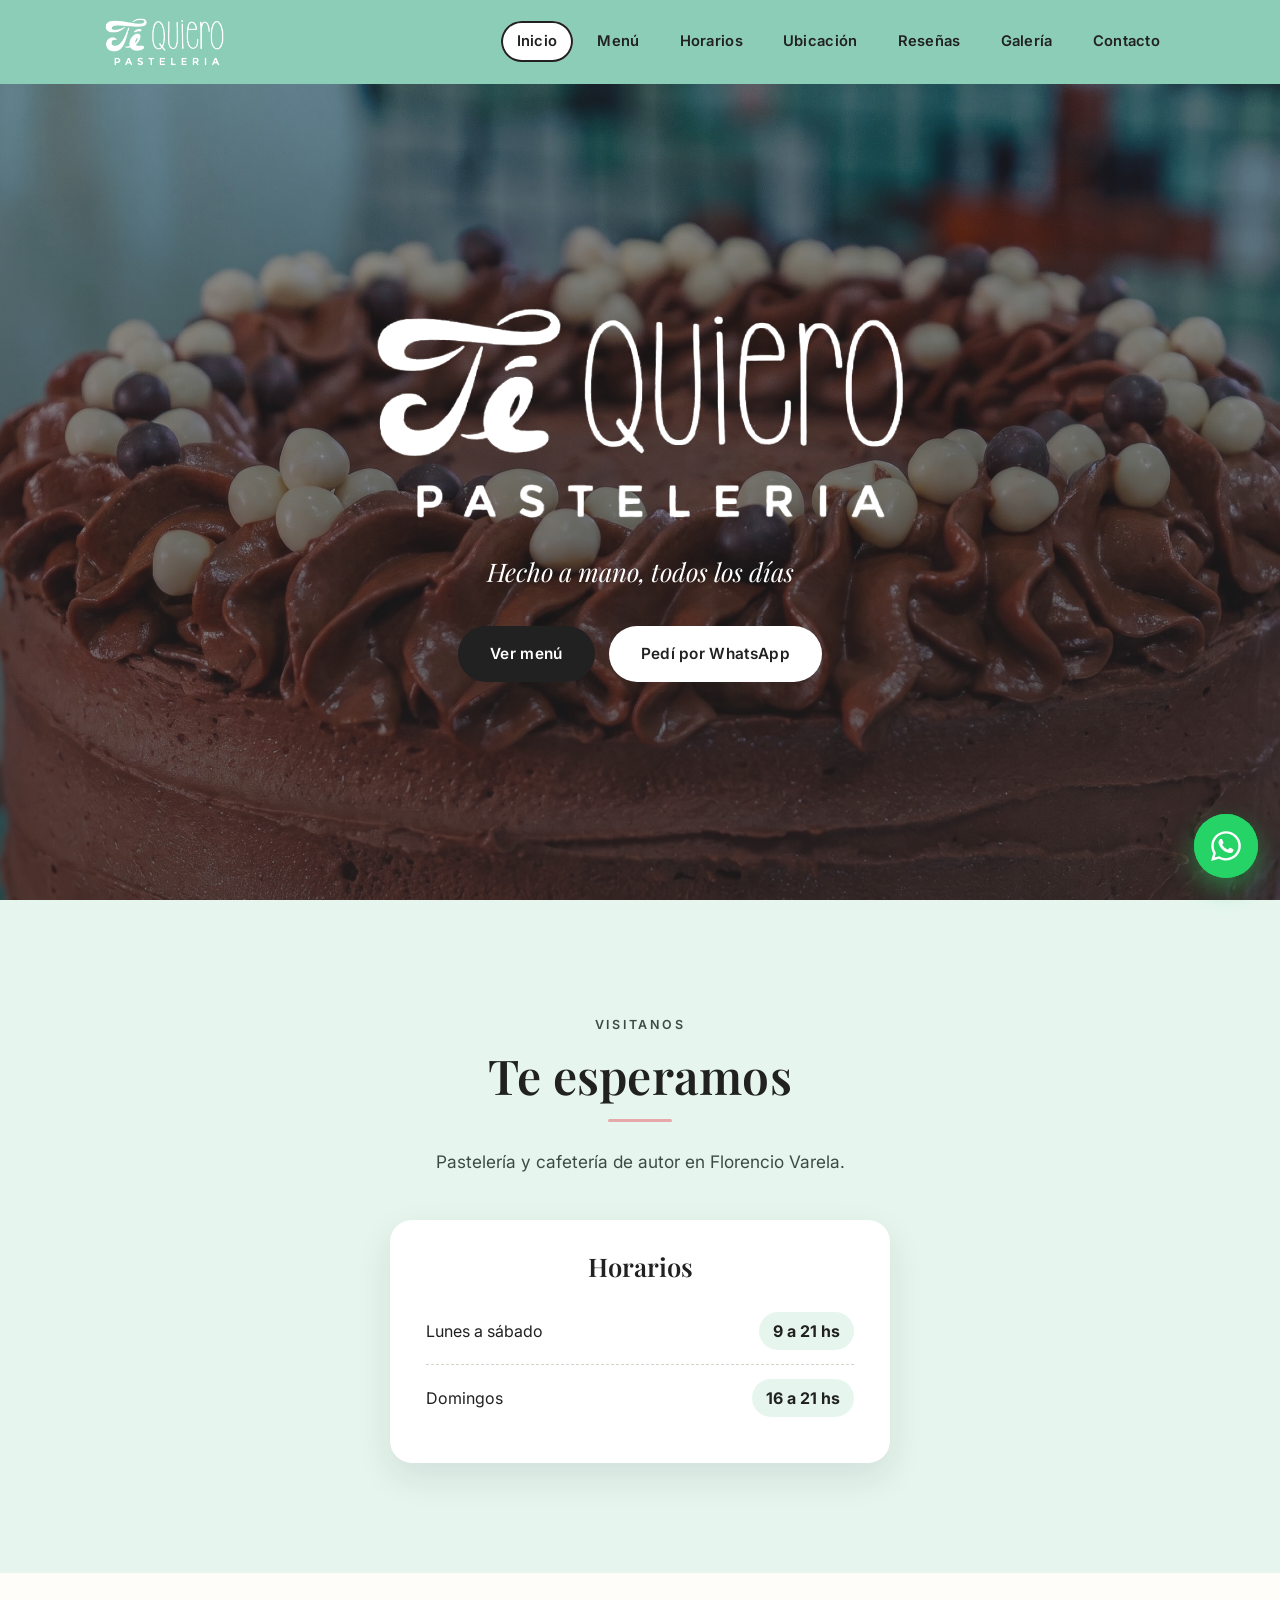
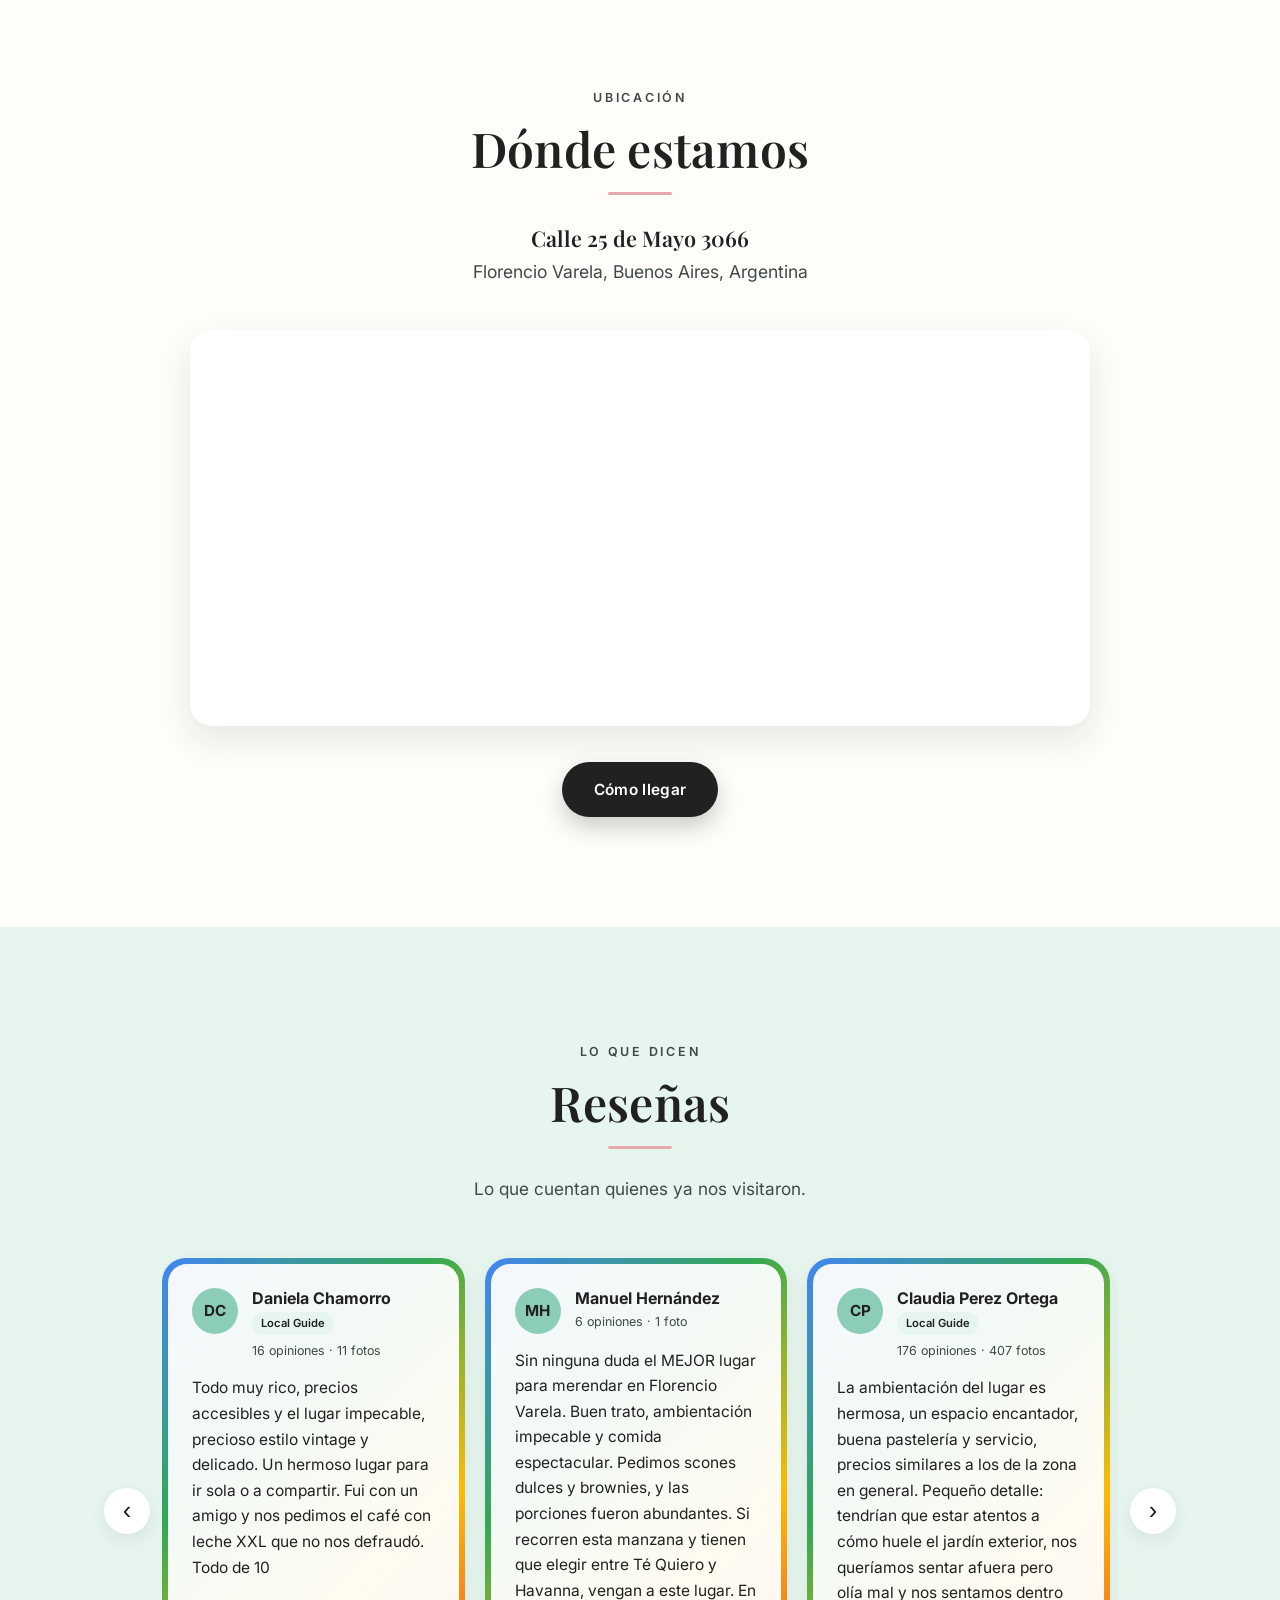
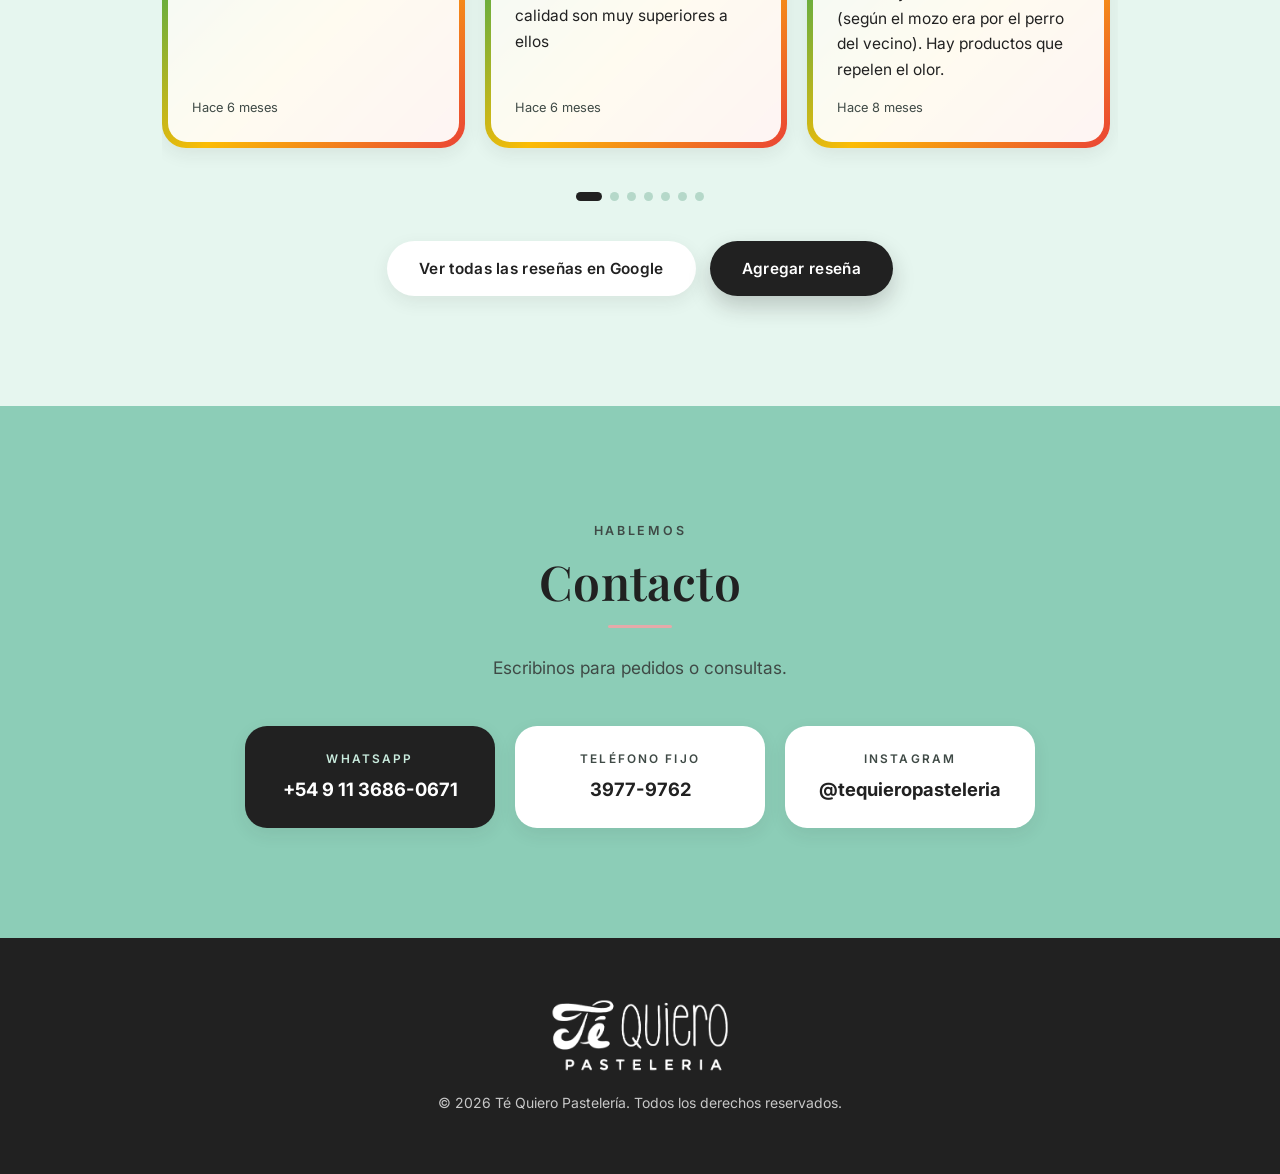
==== index.html @ 459ba296 "Add files via upload" ====
<!DOCTYPE html>
<html lang="es">
<head>
  <meta charset="UTF-8">
  <meta name="viewport" content="width=device-width, initial-scale=1.0">
  <title>Té Quiero Pastelería y Cafetería | Florencio Varela</title>
  <meta name="description" content="Té Quiero, pastelería y cafetería de autor en Calle 25 de Mayo 3066, Florencio Varela. Mirá nuestro menú, horarios, reseñas y cómo llegar.">
  <meta name="theme-color" content="#8CCDB7">

  <!-- Tipografías: Playfair Display (títulos) e Inter (textos y precios) -->
  <link rel="preconnect" href="https://fonts.googleapis.com">
  <link rel="preconnect" href="https://fonts.gstatic.com" crossorigin>
  <link href="https://fonts.googleapis.com/css2?family=Inter:wght@400;500;600;700&family=Playfair+Display:ital,wght@0,500;0,600;1,500&display=swap" rel="stylesheet">

  <!-- Estilos -->
  <link rel="stylesheet" href="css/styles.css">
  <link rel="stylesheet" href="css/resenas.css">
  <link rel="stylesheet" href="css/galeria.css">
</head>
<body>

  <!-- ======================================================
       HEADER
       ====================================================== -->
  <header class="site-header is-visible" id="siteHeader">
    <div class="container site-header__inner">
      <a href="index.html" class="site-header__logo" aria-label="Té Quiero Pastelería, ir al inicio">
        <img src="assets/logo-white.png" alt="Té Quiero Pastelería">
      </a>

      <button class="nav-toggle" id="navToggle" aria-expanded="false" aria-controls="siteNav" aria-label="Abrir menú">
        <span class="nav-toggle__bar"></span>
        <span class="nav-toggle__bar"></span>
        <span class="nav-toggle__bar"></span>
      </button>

      <nav class="site-nav" id="siteNav" aria-label="Principal">
        <ul class="site-nav__list">
          <li><a href="index.html" class="site-nav__link" aria-current="page">Inicio</a></li>
          <li><a href="menu.html" class="site-nav__link">Menú</a></li>
          <li><a href="#info" class="site-nav__link">Horarios</a></li>
          <li><a href="#ubicacion" class="site-nav__link">Ubicación</a></li>
          <li><a href="#resenas" class="site-nav__link">Reseñas</a></li>
          <li><a href="galeria.html" class="site-nav__link">Galería</a></li>
          <li><a href="#contacto" class="site-nav__link">Contacto</a></li>
        </ul>
      </nav>
    </div>
  </header>

  <main>

    <!-- ======================================================
         INICIO
         ====================================================== -->
    <section class="hero hero--torta reveal" id="inicio">
      <div class="container hero__inner">
        <img class="hero__logo" src="assets/logo-white.png" alt="Té Quiero Pastelería">
        <p class="hero__text">Hecho a mano, todos los días</p>
        <div class="hero__actions">
          <a class="btn btn--primary" href="menu.html">Ver menú</a>
          <a class="btn btn--ghost" href="https://wa.me/5491136860671" target="_blank" rel="noopener">
            Pedí por WhatsApp
          </a>
        </div>
      </div>
    </section>

    <!-- ======================================================
         HORARIOS
         ====================================================== -->
    <section class="section section--alt reveal" id="info">
      <div class="container">
        <span class="section__kicker">Visitanos</span>
        <h2 class="section__title">Te esperamos</h2>
        <p class="section__text">
          Pastelería y cafetería de autor en Florencio Varela.
        </p>

        <div class="schedule">
          <h3 class="schedule__title">Horarios</h3>
          <ul class="schedule__list">
            <li><span>Lunes a sábado</span><span>9 a 21 hs</span></li>
            <li><span>Domingos</span><span>16 a 21 hs</span></li>
          </ul>
        </div>
      </div>
    </section>

    <!-- ======================================================
         UBICACIÓN
         ====================================================== -->
    <section class="section reveal" id="ubicacion">
      <div class="container">
        <span class="section__kicker">Ubicación</span>
        <h2 class="section__title">Dónde estamos</h2>
        <p class="section__text direccion-texto">
          <span class="direccion">Calle 25 de Mayo 3066</span><br>
          Florencio Varela, Buenos Aires, Argentina
        </p>

        <div class="map">
          <iframe
            src="https://www.google.com/maps?q=T%C3%A9+Quiero,+Calle+25+de+Mayo+3066,+Florencio+Varela,+Buenos+Aires&amp;z=17&amp;output=embed"
            title="Mapa de Té Quiero Pastelería"
            loading="lazy"
            referrerpolicy="no-referrer-when-downgrade"
            allowfullscreen></iframe>
        </div>

        <a class="btn btn--primary"
           href="https://www.google.com/maps/place/T%C3%A9+Quiero/@-34.8067363,-58.2784819,16z/data=!3m1!5s0x95a329601a4ecad9:0x8eed13e575cde13f!4m16!1m7!3m6!1s0x95a3295f7c7ccfc9:0x5fe5d638825499c7!2sRojo+Bar!8m2!3d-34.8037948!4d-58.280502!16s%2Fg%2F1yfdr06fd!3m7!1s0x95a329601c0f245d:0x686f7a192fe13fee!8m2!3d-34.8077869!4d-58.2797511!9m1!1b1!16s%2Fg%2F11b88ljzsv?entry=ttu&amp;g_ep=EgoyMDI2MTAyMC4wIKXMDSoASAFQAw%3D%3D"
           target="_blank" rel="noopener">
          Cómo llegar
        </a>
      </div>
    </section>

    <!-- ======================================================
         RESEÑAS (carrusel, datos en data/resenas.json)
         ====================================================== -->
    <section class="section section--alt reveal" id="resenas">
      <div class="container">
        <span class="section__kicker">Lo que dicen</span>
        <h2 class="section__title">Reseñas</h2>
        <p class="section__text">
          Lo que cuentan quienes ya nos visitaron.
        </p>

        <p id="resenasEstado" class="resenas__estado">Cargando reseñas…</p>

        <div class="carrusel" id="carrusel" role="region" aria-label="Reseñas de clientes">
          <button class="carrusel__btn carrusel__btn--prev" id="carruselPrev" type="button" aria-label="Reseña anterior" hidden>&#8249;</button>
          <div class="carrusel__pista" id="resenasGrid" tabindex="0" aria-live="off"></div>
          <button class="carrusel__btn carrusel__btn--next" id="carruselNext" type="button" aria-label="Reseña siguiente" hidden>&#8250;</button>
        </div>
        <div class="carrusel__puntos" id="carruselPuntos" hidden></div>

        <div class="resenas__cta">
          <a class="btn btn--ghost" href="https://www.google.com/maps/place/T%C3%A9+Quiero/@-34.8067363,-58.2784819,16z/data=!3m1!5s0x95a329601a4ecad9:0x8eed13e575cde13f!4m16!1m7!3m6!1s0x95a3295f7c7ccfc9:0x5fe5d638825499c7!2sRojo+Bar!8m2!3d-34.8037948!4d-58.280502!16s%2Fg%2F1yfdr06fd!3m7!1s0x95a329601c0f245d:0x686f7a192fe13fee!8m2!3d-34.8077869!4d-58.2797511!9m1!1b1!16s%2Fg%2F11b88ljzsv?entry=ttu&amp;g_ep=EgoyMDI2MTAyMC4wIKXMDSoASAFQAw%3D%3D" target="_blank" rel="noopener">
            Ver todas las reseñas en Google
          </a>
          <a class="btn btn--primary" href="https://www.google.com/maps/place/T%C3%A9+Quiero/@-34.8067363,-58.2784819,16z/data=!3m1!5s0x95a329601a4ecad9:0x8eed13e575cde13f!4m16!1m7!3m6!1s0x95a3295f7c7ccfc9:0x5fe5d638825499c7!2sRojo+Bar!8m2!3d-34.8037948!4d-58.280502!16s%2Fg%2F1yfdr06fd!3m7!1s0x95a329601c0f245d:0x686f7a192fe13fee!8m2!3d-34.8077869!4d-58.2797511!9m1!1b1!16s%2Fg%2F11b88ljzsv?entry=ttu&amp;g_ep=EgoyMDI2MTAyMC4wIKXMDSoASAFQAw%3D%3D" target="_blank" rel="noopener">
            Agregar reseña
          </a>
        </div>
      </div>
    </section>

    <!-- ======================================================
         CONTACTO
         ====================================================== -->
    <section class="section section--mint reveal" id="contacto">
      <div class="container">
        <span class="section__kicker">Hablemos</span>
        <h2 class="section__title">Contacto</h2>
        <p class="section__text">
          Escribinos para pedidos o consultas.
        </p>
        <div class="contact">
          <a class="contact__item contact__item--wsp" href="https://wa.me/5491136860671" target="_blank" rel="noopener">
            <span class="contact__label">WhatsApp</span>
            <span class="contact__value">+54 9 11 3686-0671</span>
          </a>
          <a class="contact__item" href="tel:+541139779762">
            <span class="contact__label">Teléfono fijo</span>
            <span class="contact__value">3977-9762</span>
          </a>
          <a class="contact__item" href="https://www.instagram.com/tequieropasteleria?igsh=MWNyOG1oaXk3Mml3Zw%3D%3D" target="_blank" rel="noopener">
            <span class="contact__label">Instagram</span>
            <span class="contact__value">@tequieropasteleria</span>
          </a>
        </div>
      </div>
    </section>

  </main>

  <!-- ======================================================
       FOOTER
       ====================================================== -->
  <footer class="site-footer">
    <div class="container site-footer__inner">
      <img class="site-footer__logo" src="assets/logo-white.png" alt="Té Quiero Pastelería">
      <p class="site-footer__text">&copy; <span id="year"></span> Té Quiero Pastelería. Todos los derechos reservados.</p>
    </div>
  </footer>

  <!-- Botón flotante de WhatsApp -->
  <a class="wsp-flotante" href="https://wa.me/5491136860671" target="_blank" rel="noopener" aria-label="Escribinos por WhatsApp">
    <svg viewBox="0 0 448 512" aria-hidden="true"><path d="M380.9 97.1C339 55.1 283.2 32 223.9 32c-122.4 0-222 99.6-222 222 0 39.1 10.2 77.3 29.6 111L0 480l117.7-30.9c32.4 17.7 68.9 27 106.1 27h.1c122.3 0 224.1-99.6 224.1-222 0-59.3-25.2-115-67.1-157zm-157 341.6c-33.2 0-65.7-8.9-94-25.7l-6.7-4-69.8 18.3L72 359.2l-4.4-7c-18.5-29.4-28.2-63.3-28.2-98.2 0-101.7 82.8-184.5 184.6-184.5 49.3 0 95.6 19.2 130.4 54.1 34.8 34.9 56.2 81.2 56.1 130.5 0 101.8-84.9 184.6-186.6 184.6zm101.2-138.2c-5.5-2.8-32.8-16.2-37.9-18-5.1-1.9-8.8-2.8-12.5 2.8-3.7 5.6-14.3 18-17.6 21.8-3.2 3.7-6.5 4.2-12 1.4-32.6-16.3-54-29.1-75.5-66-5.7-9.8 5.7-9.1 16.3-30.3 1.8-3.7.9-6.9-.5-9.7-1.4-2.8-12.5-30.1-17.1-41.2-4.5-10.8-9.1-9.3-12.5-9.5-3.2-.2-6.9-.2-10.6-.2-3.7 0-9.7 1.4-14.8 6.9-5.1 5.6-19.4 19-19.4 46.3 0 27.3 19.9 53.7 22.6 57.4 2.8 3.7 39.1 59.7 94.8 83.8 35.2 15.2 49 16.5 66.6 13.9 10.7-1.6 32.8-13.4 37.4-26.4 4.6-13 4.6-24.1 3.2-26.4-1.3-2.5-5-3.9-10.5-6.6z"/></svg>
    <span class="wsp-flotante__burbuja">¿Pedidos? Escribinos</span>
  </a>

  <!-- Header, revelado, menú móvil y año -->
  <script src="js/main.js"></script>
  <!-- Reseñas: carga y envío desde el backend -->
  <script src="js/resenas.js"></script>
</body>
</html>
---- css/styles.css ----
/* =========================================================
   Té Quiero Pastelería - Estilos generales
   Color principal: verde menta #8CCDB7
   Tipografías: Playfair Display (títulos) + Inter (textos y precios)
   ========================================================= */

/* ---------- Variables ---------- */
:root {
  --mint: #8CCDB7;
  --mint-claro: #C9EBDD;
  --mint-suave: #E6F6EF;
  --mint-oscuro: #5FA98E;
  --cream: #FFFDF9;
  --rosa: #E5A9A9;
  --rosa-suave: #F7DADA;
  --texto: #212121;
  --texto-suave: #3F4A46;
  --blanco: #FFFFFF;
  --whatsapp: #25D366;
  --whatsapp-oscuro: #1DA851;

  --font-titulo: "Playfair Display", Georgia, serif;
  --font-texto: "Inter", system-ui, -apple-system, "Segoe UI", Roboto, sans-serif;

  --radius: 22px;
  --container: 1120px;
  --header-h: 84px;
  --sombra: 0 14px 34px rgba(33, 33, 33, 0.10);
  --sombra-suave: 0 6px 18px rgba(33, 33, 33, 0.08);

  --ease: cubic-bezier(0.22, 0.61, 0.36, 1);
  --ease-rebote: cubic-bezier(0.34, 1.56, 0.64, 1);
}

/* ---------- Base ---------- */
*,
*::before,
*::after {
  box-sizing: border-box;
}

html {
  scroll-behavior: smooth;
  -webkit-text-size-adjust: 100%;
}

body {
  margin: 0;
  font-family: var(--font-texto);
  font-size: 1rem;
  line-height: 1.65;
  color: var(--texto);
  background-color: var(--cream);
  -webkit-font-smoothing: antialiased;
  overflow-x: hidden;
}

img {
  display: block;
  max-width: 100%;
  height: auto;
}

a {
  color: inherit;
}

h1, h2, h3 {
  margin: 0 0 0.5em;
  line-height: 1.15;
  font-family: var(--font-titulo);
  font-weight: 600;
  color: var(--texto);
}

p {
  margin: 0 0 1em;
}

.container {
  width: 100%;
  max-width: var(--container);
  margin: 0 auto;
  padding: 0 24px;
}

/* ---------- Header ---------- */
.site-header {
  position: fixed;
  top: 0;
  left: 0;
  right: 0;
  z-index: 100;
  height: var(--header-h);
  background-color: var(--mint);
  border-bottom: 1px solid transparent;
  opacity: 0;
  transform: translateY(-100%);
  transition: opacity 0.6s var(--ease), transform 0.6s var(--ease), box-shadow 0.3s var(--ease), background-color 0.3s var(--ease);
}

.site-header.is-visible {
  opacity: 1;
  transform: translateY(0);
}

.site-header.is-scrolled {
  box-shadow: 0 8px 24px rgba(33, 33, 33, 0.12);
}

.site-header__inner {
  height: 100%;
  display: flex;
  align-items: center;
  justify-content: space-between;
}

.site-header__logo img {
  height: 50px;
  width: auto;
  transition: transform 0.4s var(--ease-rebote);
}

.site-header__logo:hover img {
  transform: rotate(-3deg) scale(1.05);
}

/* ---------- Navegación ---------- */
.site-nav__list {
  list-style: none;
  margin: 0;
  padding: 0;
  display: flex;
  gap: 8px;
}

.site-nav__link {
  display: inline-block;
  text-decoration: none;
  font-weight: 600;
  font-size: 0.92rem;
  letter-spacing: 0.02em;
  color: var(--texto);
  padding: 8px 16px;
  border-radius: 999px;
  position: relative;
  transition: background-color 0.25s var(--ease), color 0.25s var(--ease);
}

.site-nav__link:hover,
.site-nav__link:focus-visible,
.site-nav__link[aria-current="page"] {
  background-color: var(--blanco);
}

.site-nav__link[aria-current="page"] {
  box-shadow: inset 0 0 0 2px var(--texto);
}

/* Botón hamburguesa (oculto en desktop) */
.nav-toggle {
  display: none;
  background: none;
  border: 0;
  padding: 8px;
  cursor: pointer;
  flex-direction: column;
  gap: 5px;
}

.nav-toggle__bar {
  display: block;
  width: 26px;
  height: 2px;
  border-radius: 2px;
  background: var(--texto);
  transition: transform 0.3s var(--ease), opacity 0.3s var(--ease);
}

.nav-toggle[aria-expanded="true"] .nav-toggle__bar:nth-child(1) {
  transform: translateY(7px) rotate(45deg);
}
.nav-toggle[aria-expanded="true"] .nav-toggle__bar:nth-child(2) {
  opacity: 0;
}
.nav-toggle[aria-expanded="true"] .nav-toggle__bar:nth-child(3) {
  transform: translateY(-7px) rotate(-45deg);
}

/* ---------- Main ---------- */
main {
  padding-top: var(--header-h);
}

/* ---------- Hero ---------- */
.hero {
  position: relative;
  min-height: calc(100vh - var(--header-h));
  display: flex;
  align-items: center;
  justify-content: center;
  text-align: center;
  padding: 80px 0;
  overflow: hidden;
  background-color: var(--mint);
  isolation: isolate;
}

/* Formas decorativas que flotan */
.hero::before,
.hero::after {
  content: "";
  position: absolute;
  z-index: -1;
  border-radius: 50%;
  filter: blur(2px);
  animation: deriva 14s ease-in-out infinite alternate;
}

.hero::before {
  width: min(520px, 90vw);
  height: min(520px, 90vw);
  top: -160px;
  left: -120px;
  background: var(--mint-claro);
  opacity: 0.8;
}

.hero::after {
  width: min(440px, 80vw);
  height: min(440px, 80vw);
  bottom: -140px;
  right: -100px;
  background: var(--rosa-suave);
  opacity: 0.9;
  animation-delay: -6s;
}

.hero__inner {
  display: flex;
  flex-direction: column;
  align-items: center;
  gap: 24px;
}

.hero__logo {
  width: min(540px, 84vw);
  height: auto;
  filter: drop-shadow(0 18px 30px rgba(33, 33, 33, 0.12));
  animation: flotar 6s ease-in-out infinite, aparecer 1.2s var(--ease) both;
}

.hero__text {
  font-family: var(--font-titulo);
  font-style: italic;
  font-size: clamp(1.25rem, 2.6vw, 1.6rem);
  color: var(--texto);
  max-width: 560px;
  margin: 0;
  animation: aparecer 1.2s 0.3s var(--ease) both;
}

.hero__actions {
  display: flex;
  flex-wrap: wrap;
  justify-content: center;
  gap: 14px;
  margin-top: 10px;
  animation: aparecer 1.2s 0.5s var(--ease) both;
}

/* ---------- Botones ---------- */
.btn {
  position: relative;
  display: inline-flex;
  align-items: center;
  gap: 8px;
  padding: 15px 32px;
  border-radius: 999px;
  font-family: var(--font-texto);
  font-weight: 600;
  font-size: 0.96rem;
  letter-spacing: 0.02em;
  text-decoration: none;
  overflow: hidden;
  transition: transform 0.25s var(--ease-rebote), background-color 0.25s var(--ease), color 0.25s var(--ease), box-shadow 0.25s var(--ease);
}

.btn:hover,
.btn:focus-visible {
  transform: translateY(-3px);
}

.btn--primary {
  background-color: var(--texto);
  color: var(--blanco);
  box-shadow: 0 10px 22px rgba(33, 33, 33, 0.22);
}

.btn--primary:hover,
.btn--primary:focus-visible {
  box-shadow: 0 14px 28px rgba(33, 33, 33, 0.28);
}

.btn--ghost {
  background-color: var(--blanco);
  color: var(--texto);
  box-shadow: var(--sombra-suave);
}

.btn--ghost:hover,
.btn--ghost:focus-visible {
  background-color: var(--cream);
  box-shadow: var(--sombra);
}

/* Brillo que cruza el botón al pasar el mouse */
.btn::after {
  content: "";
  position: absolute;
  top: 0;
  left: -75%;
  width: 50%;
  height: 100%;
  background: linear-gradient(120deg, transparent, rgba(255, 255, 255, 0.45), transparent);
  transform: skewX(-20deg);
  transition: left 0.6s var(--ease);
}

.btn:hover::after {
  left: 130%;
}

/* ---------- Secciones ---------- */
.section {
  position: relative;
  padding: 110px 0;
  text-align: center;
}

.section--alt {
  background-color: var(--mint-suave);
}

.section--mint {
  background-color: var(--mint);
}

.section__kicker {
  display: inline-block;
  font-size: 0.78rem;
  font-weight: 600;
  letter-spacing: 0.22em;
  text-transform: uppercase;
  color: var(--texto-suave);
  margin-bottom: 12px;
}

.section__title {
  font-size: clamp(2.1rem, 4.4vw, 3rem);
  letter-spacing: 0.005em;
}

.section__title::after {
  content: "";
  display: block;
  width: 64px;
  height: 3px;
  margin: 16px auto 0;
  border-radius: 3px;
  background: var(--rosa);
}

.section__text {
  max-width: 620px;
  margin: 26px auto 44px;
  color: var(--texto-suave);
  font-size: 1.08rem;
}

/* ---------- Horarios ---------- */
.schedule {
  max-width: 500px;
  margin: 0 auto;
  background: var(--blanco);
  border-radius: var(--radius);
  padding: 32px 36px;
  box-shadow: var(--sombra);
  transition: transform 0.4s var(--ease);
}

.schedule:hover {
  transform: translateY(-4px);
}

.schedule__title {
  font-size: 1.6rem;
  margin-bottom: 16px;
}

.schedule__list {
  list-style: none;
  margin: 0;
  padding: 0;
}

.schedule__list li {
  display: flex;
  justify-content: space-between;
  align-items: center;
  gap: 16px;
  padding: 14px 0;
  border-bottom: 1px dashed #d9d4cb;
}

.schedule__list li:last-child {
  border-bottom: none;
}

.schedule__list span:last-child {
  font-weight: 700;
  color: var(--texto);
  background: var(--mint-suave);
  padding: 6px 14px;
  border-radius: 999px;
  white-space: nowrap;
}

/* ---------- Ubicación + mapa ---------- */
.direccion-texto {
  font-size: 1.1rem;
}

.direccion {
  font-family: var(--font-titulo);
  font-size: 1.35rem;
  font-weight: 600;
  color: var(--texto);
}

.map {
  max-width: 900px;
  margin: 0 auto 36px;
  border-radius: var(--radius);
  overflow: hidden;
  box-shadow: var(--sombra);
  border: 8px solid var(--blanco);
  background: var(--blanco);
  transition: transform 0.4s var(--ease), box-shadow 0.4s var(--ease);
}

.map:hover {
  transform: translateY(-4px);
  box-shadow: 0 22px 44px rgba(33, 33, 33, 0.16);
}

.map iframe {
  display: block;
  width: 100%;
  height: 380px;
  border: 0;
}

/* ---------- Contacto ---------- */
.contact {
  display: flex;
  flex-wrap: wrap;
  justify-content: center;
  gap: 20px;
}

.contact__item {
  display: flex;
  flex-direction: column;
  min-width: 250px;
  padding: 24px 32px;
  border-radius: var(--radius);
  background-color: var(--blanco);
  color: var(--texto);
  text-decoration: none;
  box-shadow: var(--sombra-suave);
  transition: transform 0.3s var(--ease-rebote), box-shadow 0.3s var(--ease);
}

.contact__item:hover,
.contact__item:focus-visible {
  transform: translateY(-5px);
  box-shadow: var(--sombra);
}

.contact__item--wsp {
  background-color: var(--texto);
  color: var(--blanco);
}

.contact__label {
  font-size: 0.74rem;
  font-weight: 600;
  letter-spacing: 0.18em;
  text-transform: uppercase;
  color: var(--texto-suave);
}

.contact__item--wsp .contact__label {
  color: var(--mint-claro);
}

.contact__value {
  font-size: 1.15rem;
  font-weight: 700;
  margin-top: 4px;
}

/* ---------- Footer ---------- */
.site-footer {
  padding: 60px 0;
  background-color: var(--texto);
  text-align: center;
}

.site-footer__inner {
  display: flex;
  flex-direction: column;
  align-items: center;
  gap: 18px;
}

.site-footer__logo {
  width: 180px;
  height: auto;
}

.site-footer__text {
  margin: 0;
  font-size: 0.875rem;
  color: rgba(255, 255, 255, 0.75);
}

/* ---------- Botón flotante de WhatsApp ---------- */
.wsp-flotante {
  position: fixed;
  right: 22px;
  bottom: 22px;
  z-index: 900;
  width: 64px;
  height: 64px;
  border-radius: 50%;
  background-color: var(--whatsapp);
  color: var(--blanco);
  display: flex;
  align-items: center;
  justify-content: center;
  box-shadow: 0 10px 26px rgba(37, 211, 102, 0.45);
  transition: transform 0.3s var(--ease-rebote), background-color 0.2s var(--ease);
  animation: aparecer 0.8s 1.2s var(--ease-rebote) both;
}

.wsp-flotante::before {
  content: "";
  position: absolute;
  inset: 0;
  border-radius: 50%;
  background: var(--whatsapp);
  z-index: -1;
  animation: pulso 2.4s ease-out infinite;
}

.wsp-flotante:hover,
.wsp-flotante:focus-visible {
  transform: scale(1.1) rotate(-6deg);
  background-color: var(--whatsapp-oscuro);
}

.wsp-flotante svg {
  width: 34px;
  height: 34px;
  fill: currentColor;
}

/* Burbuja con texto que aparece al lado del botón */
.wsp-flotante__burbuja {
  position: absolute;
  right: 76px;
  bottom: 14px;
  white-space: nowrap;
  background: var(--blanco);
  color: var(--texto);
  font-size: 0.85rem;
  font-weight: 600;
  padding: 10px 16px;
  border-radius: 14px 14px 4px 14px;
  box-shadow: var(--sombra-suave);
  opacity: 0;
  transform: translateX(10px);
  pointer-events: none;
  transition: opacity 0.3s var(--ease), transform 0.3s var(--ease);
}

.wsp-flotante:hover .wsp-flotante__burbuja,
.wsp-flotante:focus-visible .wsp-flotante__burbuja {
  opacity: 1;
  transform: translateX(0);
}

/* ---------- Revelado al scrollear ---------- */
.reveal {
  opacity: 0;
  transform: translateY(36px);
  transition: opacity 0.9s var(--ease), transform 0.9s var(--ease);
}

.reveal.is-visible {
  opacity: 1;
  transform: translateY(0);
}

/* ---------- Animaciones ---------- */
@keyframes flotar {
  0%, 100% { transform: translateY(0); }
  50% { transform: translateY(-12px); }
}

@keyframes aparecer {
  from { opacity: 0; transform: translateY(18px); }
  to { opacity: 1; transform: translateY(0); }
}

@keyframes deriva {
  from { transform: translate(0, 0) scale(1); }
  to { transform: translate(40px, 30px) scale(1.08); }
}

@keyframes pulso {
  0% { transform: scale(1); opacity: 0.55; }
  100% { transform: scale(1.7); opacity: 0; }
}

/* ---------- Responsive ---------- */
@media (max-width: 820px) {
  .nav-toggle {
    display: flex;
  }

  .site-nav {
    position: absolute;
    top: var(--header-h);
    left: 0;
    right: 0;
    background-color: var(--mint);
    box-shadow: 0 16px 30px rgba(33, 33, 33, 0.14);
    max-height: 0;
    overflow: hidden;
    transition: max-height 0.45s var(--ease);
  }

  .site-nav.is-open {
    max-height: 420px;
  }

  .site-nav__list {
    flex-direction: column;
    gap: 0;
    padding: 10px 0 16px;
  }

  .site-nav__link {
    display: block;
    border-radius: 0;
    padding: 16px 28px;
    font-size: 1rem;
  }

  .site-nav__link[aria-current="page"] {
    box-shadow: none;
    background-color: var(--blanco);
  }
}

@media (max-width: 600px) {
  :root {
    --header-h: 74px;
  }

  .site-header__logo img {
    height: 42px;
  }

  .section {
    padding: 80px 0;
  }

  .schedule {
    padding: 24px 22px;
  }

  .map iframe {
    height: 300px;
  }

  .wsp-flotante {
    width: 58px;
    height: 58px;
    right: 16px;
    bottom: 16px;
  }

  .wsp-flotante__burbuja {
    display: none;
  }
}

/* ---------- Movimiento reducido ---------- */
@media (prefers-reduced-motion: reduce) {
  html {
    scroll-behavior: auto;
  }

  *,
  *::before,
  *::after {
    animation: none !important;
    transition-duration: 0.01ms !important;
  }

  .reveal {
    opacity: 1;
    transform: none;
  }
}
---- css/resenas.css ----
/* =========================================================
   Reseñas: carrusel con tarjetas de degradado (colores de Google)
   Usa las variables de css/styles.css
   ========================================================= */

.resenas__estado {
  font-size: 0.95rem;
  color: var(--texto-suave);
  margin: 0 0 28px;
}

.resenas__estado[hidden] {
  display: none;
}

/* ---------- Carrusel ---------- */

.carrusel {
  display: flex;
  align-items: center;
  gap: 12px;
  margin-bottom: 18px;
}

.carrusel[hidden] {
  display: none;
}

.carrusel__btn {
  flex-shrink: 0;
  width: 46px;
  height: 46px;
  border: 0;
  border-radius: 50%;
  background: var(--blanco);
  color: var(--texto);
  font-size: 1.6rem;
  line-height: 1;
  cursor: pointer;
  box-shadow: var(--sombra-suave);
  transition: transform 0.25s var(--ease-rebote), box-shadow 0.25s var(--ease);
}

.carrusel__btn[hidden] {
  display: none;
}

.carrusel__btn:hover,
.carrusel__btn:focus-visible {
  transform: scale(1.08);
  box-shadow: var(--sombra);
}

.carrusel__pista {
  position: relative;
  flex: 1;
  min-width: 0;
  display: flex;
  gap: 20px;
  overflow-x: auto;
  scroll-snap-type: x mandatory;
  scroll-behavior: smooth;
  padding: 10px 4px 26px;
  scrollbar-width: none;
  -webkit-overflow-scrolling: touch;
}

.carrusel__pista::-webkit-scrollbar {
  display: none;
}

.carrusel__pista:focus-visible {
  outline: 3px solid var(--mint-oscuro);
  outline-offset: 4px;
  border-radius: 12px;
}

.carrusel__puntos {
  display: flex;
  justify-content: center;
  gap: 8px;
  margin-bottom: 40px;
}

.carrusel__puntos[hidden] {
  display: none;
}

.carrusel__punto {
  width: 9px;
  height: 9px;
  padding: 0;
  border: 0;
  border-radius: 999px;
  background: #b5d8c9;
  cursor: pointer;
  transition: width 0.3s var(--ease), background-color 0.3s var(--ease);
}

.carrusel__punto[aria-current="true"] {
  width: 26px;
  background: var(--texto);
}

/* ---------- Tarjeta: degradado de Google + panel de lectura ---------- */

.resena {
  flex: 0 0 min(340px, 84%);
  scroll-snap-align: start;
  border-radius: 24px;
  padding: 6px;
  background: linear-gradient(135deg, #4285F4 0%, #34A853 34%, #FBBC05 67%, #EA4335 100%);
  box-shadow: var(--sombra-suave);
  transition: transform 0.35s var(--ease-rebote), box-shadow 0.35s var(--ease);
}

.resena:hover {
  transform: translateY(-5px);
  box-shadow: var(--sombra);
}

.resena__panel {
  height: 100%;
  display: flex;
  flex-direction: column;
  gap: 14px;
  padding: 24px;
  border-radius: 19px;
  background: rgba(255, 255, 255, 0.94);
  text-align: left;
}

.resena__head {
  display: flex;
  align-items: flex-start;
  gap: 14px;
}

.resena__avatar {
  flex-shrink: 0;
  width: 46px;
  height: 46px;
  border-radius: 50%;
  display: grid;
  place-items: center;
  background: var(--mint);
  color: var(--texto);
  font-weight: 700;
  font-size: 0.95rem;
  letter-spacing: 0.02em;
}

.resena__datos {
  min-width: 0;
}

.resena__nombre {
  margin: 0;
  font-weight: 700;
  font-size: 1rem;
  line-height: 1.3;
  color: var(--texto);
  overflow-wrap: anywhere;
}

.resena__meta {
  display: flex;
  flex-wrap: wrap;
  align-items: center;
  gap: 6px 8px;
  margin-top: 4px;
  font-size: 0.78rem;
  color: var(--texto-suave);
}

.resena__badge {
  display: inline-block;
  padding: 2px 9px;
  border-radius: 999px;
  background: var(--mint-suave);
  color: var(--texto);
  font-weight: 600;
  font-size: 0.7rem;
}

.resena__texto {
  margin: 0;
  font-size: 0.97rem;
  line-height: 1.65;
  color: var(--texto);
  white-space: pre-line;
  overflow-wrap: anywhere;
}

.resena__fecha {
  margin: auto 0 0;
  font-size: 0.8rem;
  color: var(--texto-suave);
}

.resenas__cta {
  margin-top: 6px;
}

/* ---------- Responsive ---------- */

/* Pantallas medianas: dos tarjetas visibles */
@media (max-width: 960px) {
  .resena {
    flex-basis: calc((100% - 20px) / 2);
  }
}

/* Escritorio: tres tarjetas visibles */
@media (min-width: 961px) {
  .resena {
    flex-basis: calc((100% - 40px) / 3);
  }
}

@media (max-width: 600px) {
  .carrusel {
    gap: 6px;
  }

  .carrusel__btn {
    width: 38px;
    height: 38px;
    font-size: 1.3rem;
  }

  .resena {
    flex-basis: 88%;
  }

  .resena__panel {
    padding: 20px;
  }
}

@media (prefers-reduced-motion: reduce) {
  .carrusel__pista {
    scroll-behavior: auto;
  }

  .resena,
  .resena:hover {
    transform: none;
  }
}

/* Botones de la sección de reseñas */
.resenas__cta {
  display: flex;
  flex-wrap: wrap;
  justify-content: center;
  gap: 14px;
}
---- css/galeria.css ----
/* =========================================================
   Hero con foto de torta + galería de fotos y videos
   ========================================================= */

/* ---------- Hero con la foto de la torta de fondo ---------- */

.hero.hero--torta {
  background:
    linear-gradient(180deg, rgba(33, 33, 33, 0.35) 0%, rgba(33, 33, 33, 0.62) 100%),
    url("../assets/hero-torta.jpg") center / cover no-repeat;
}

.hero--torta::before,
.hero--torta::after {
  display: none;
}

.hero--torta .hero__text {
  color: #FFFFFF;
  text-shadow: 0 2px 14px rgba(0, 0, 0, 0.35);
}

/* ---------- Galería ---------- */

.galeria {
  display: grid;
  grid-template-columns: repeat(auto-fill, minmax(220px, 1fr));
  gap: 18px;
  text-align: left;
}

.galeria__item {
  position: relative;
  margin: 0;
  aspect-ratio: 4 / 5;
  border-radius: var(--radius);
  overflow: hidden;
  background: var(--mint-suave);
  box-shadow: var(--sombra-suave);
}

.galeria__item img,
.galeria__item video {
  width: 100%;
  height: 100%;
  object-fit: cover;
  display: block;
  transition: transform 0.6s var(--ease);
}

.galeria__item:hover img {
  transform: scale(1.05);
}

.galeria__caption {
  position: absolute;
  left: 0;
  right: 0;
  bottom: 0;
  padding: 26px 16px 14px;
  background: linear-gradient(transparent, rgba(33, 33, 33, 0.72));
  color: #FFFFFF;
  font-weight: 600;
  font-size: 0.92rem;
}

/* Espacio para cargar una foto o video más adelante */
.galeria__vacio {
  position: absolute;
  inset: 0;
  display: flex;
  flex-direction: column;
  align-items: center;
  justify-content: center;
  gap: 6px;
  padding: 18px;
  text-align: center;
  border: 2px dashed #9fcdb9;
  border-radius: var(--radius);
  color: var(--texto-suave);
}

.galeria__vacio-tipo {
  font-size: 0.72rem;
  font-weight: 700;
  letter-spacing: 0.16em;
  text-transform: uppercase;
  color: var(--mint-oscuro);
}

.galeria__vacio-titulo {
  margin: 0;
  font-family: var(--font-titulo);
  font-size: 1.15rem;
  color: var(--texto);
}

.galeria__vacio-ayuda {
  margin: 0;
  font-size: 0.82rem;
}

@media (max-width: 600px) {
  .galeria {
    grid-template-columns: repeat(2, 1fr);
    gap: 12px;
  }

  .galeria__caption {
    font-size: 0.82rem;
  }
}

/* =========================================================
   Página de galería (galeria.html)
   ========================================================= */

.galeria-intro {
  padding: 72px 0 24px;
  text-align: center;
  background: linear-gradient(180deg, var(--mint-suave) 0%, var(--cream) 100%);
}

.galeria-intro__titulo {
  font-size: clamp(2.4rem, 6vw, 3.6rem);
  margin: 6px 0 14px;
}

.galeria-seccion {
  padding-top: 40px;
}

.galeria-seccion .galeria {
  margin-bottom: 48px;
}

.galeria-volver {
  display: flex;
  flex-wrap: wrap;
  justify-content: center;
  gap: 14px;
}

.galeria__item {
  animation: aparecer 0.7s var(--ease) both;
}

.galeria__item:nth-child(2) { animation-delay: 0.06s; }
.galeria__item:nth-child(3) { animation-delay: 0.12s; }
.galeria__item:nth-child(4) { animation-delay: 0.18s; }
.galeria__item:nth-child(5) { animation-delay: 0.24s; }
.galeria__item:nth-child(n+6) { animation-delay: 0.3s; }

.galeria__item.is-abrible {
  cursor: zoom-in;
}

.galeria__item.is-abrible:focus-visible {
  outline: 3px solid var(--mint-oscuro);
  outline-offset: 4px;
}

/* ---------- Vista ampliada ---------- */

.lightbox {
  position: fixed;
  inset: 0;
  z-index: 2000;
  display: flex;
  align-items: center;
  justify-content: center;
  padding: 24px;
  background: rgba(33, 33, 33, 0.9);
  opacity: 0;
  visibility: hidden;
  transition: opacity 0.3s var(--ease), visibility 0.3s;
}

.lightbox.is-open {
  opacity: 1;
  visibility: visible;
}

.lightbox__contenido {
  position: relative;
  width: min(960px, 100%);
  text-align: center;
  transform: scale(0.96);
  transition: transform 0.35s var(--ease);
}

.lightbox.is-open .lightbox__contenido {
  transform: scale(1);
}

.lightbox__medio img,
.lightbox__medio video {
  display: block;
  width: 100%;
  max-height: 80vh;
  object-fit: contain;
  border-radius: 16px;
  background: #000;
}

.lightbox__titulo {
  margin: 14px 0 0;
  color: #FFFFFF;
  font-weight: 600;
}

.lightbox__cerrar {
  position: absolute;
  top: -18px;
  right: -10px;
  width: 44px;
  height: 44px;
  border: 0;
  border-radius: 50%;
  background: #FFFFFF;
  color: var(--texto);
  font-size: 1.6rem;
  line-height: 1;
  cursor: pointer;
  box-shadow: var(--sombra);
  transition: transform 0.25s var(--ease-rebote);
}

.lightbox__cerrar:hover,
.lightbox__cerrar:focus-visible {
  transform: rotate(90deg);
}

@media (max-width: 600px) {
  .lightbox__cerrar {
    top: -14px;
    right: 0;
  }
}
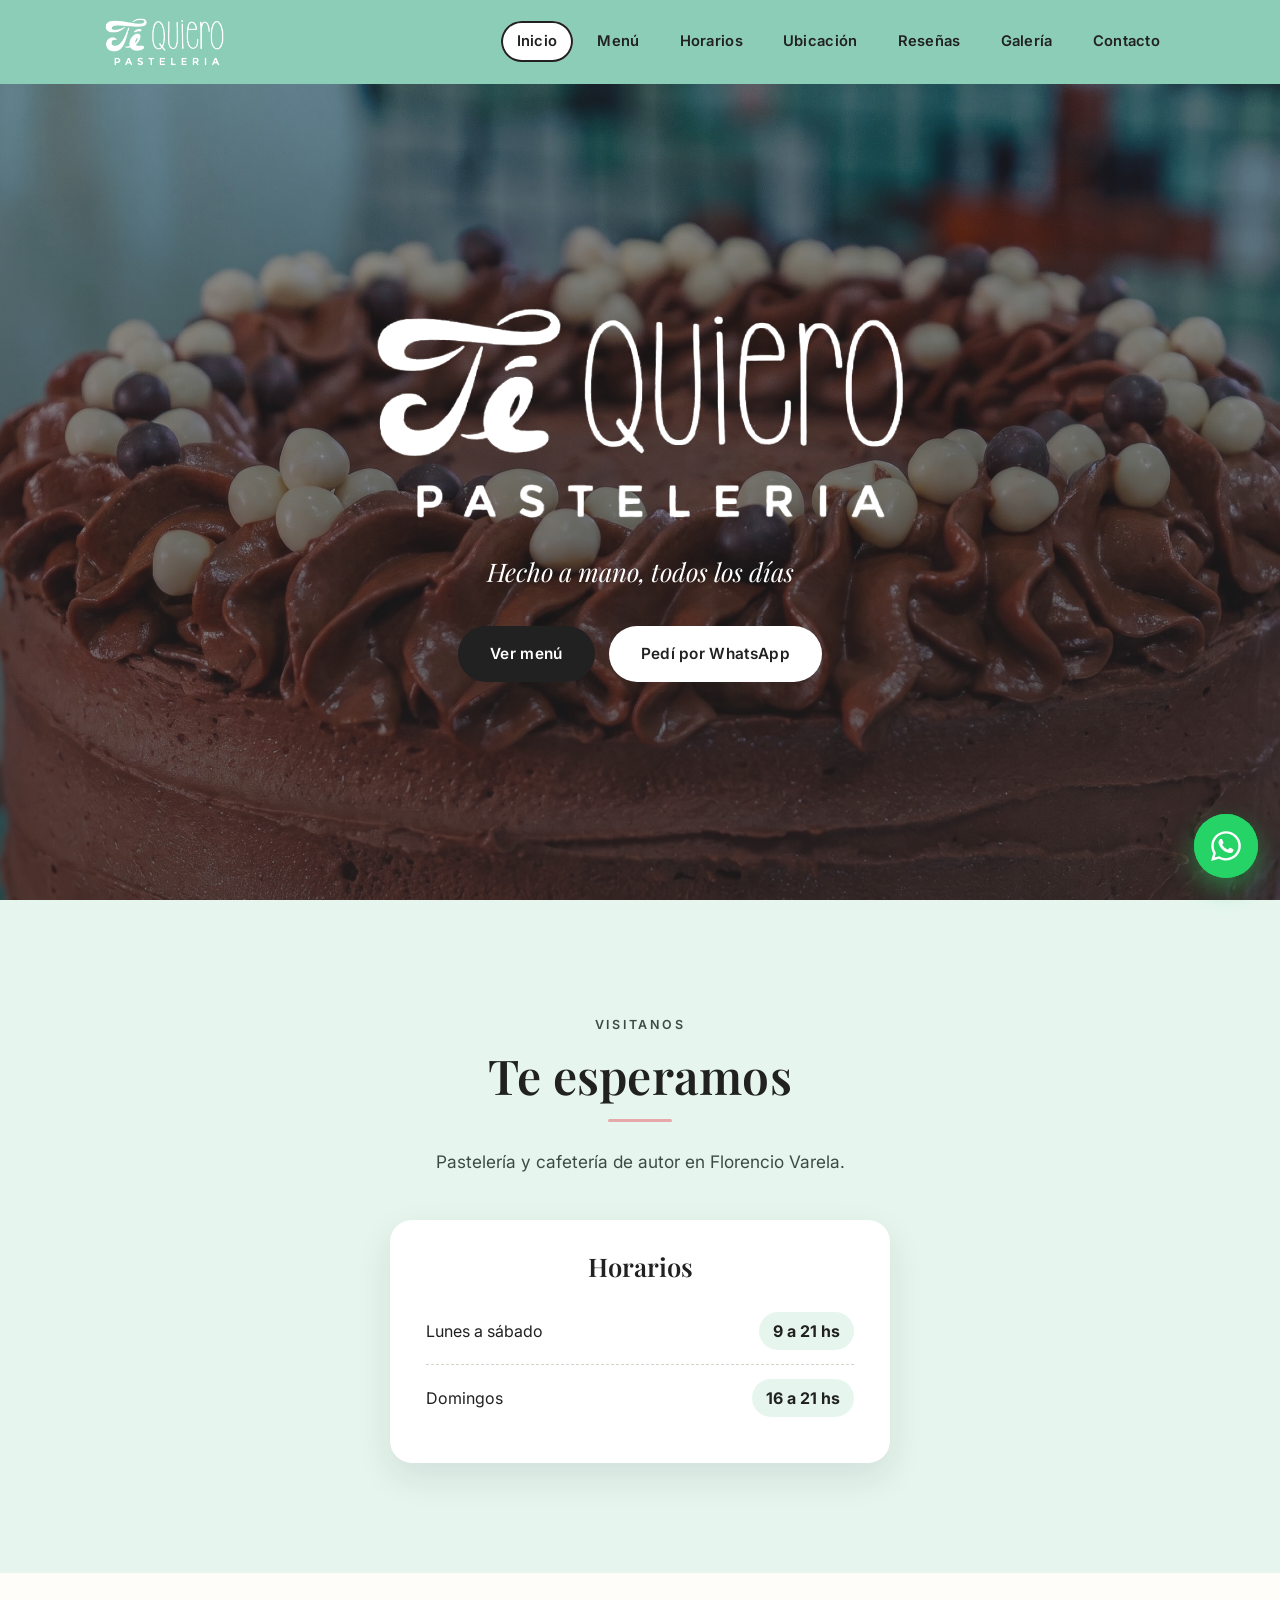
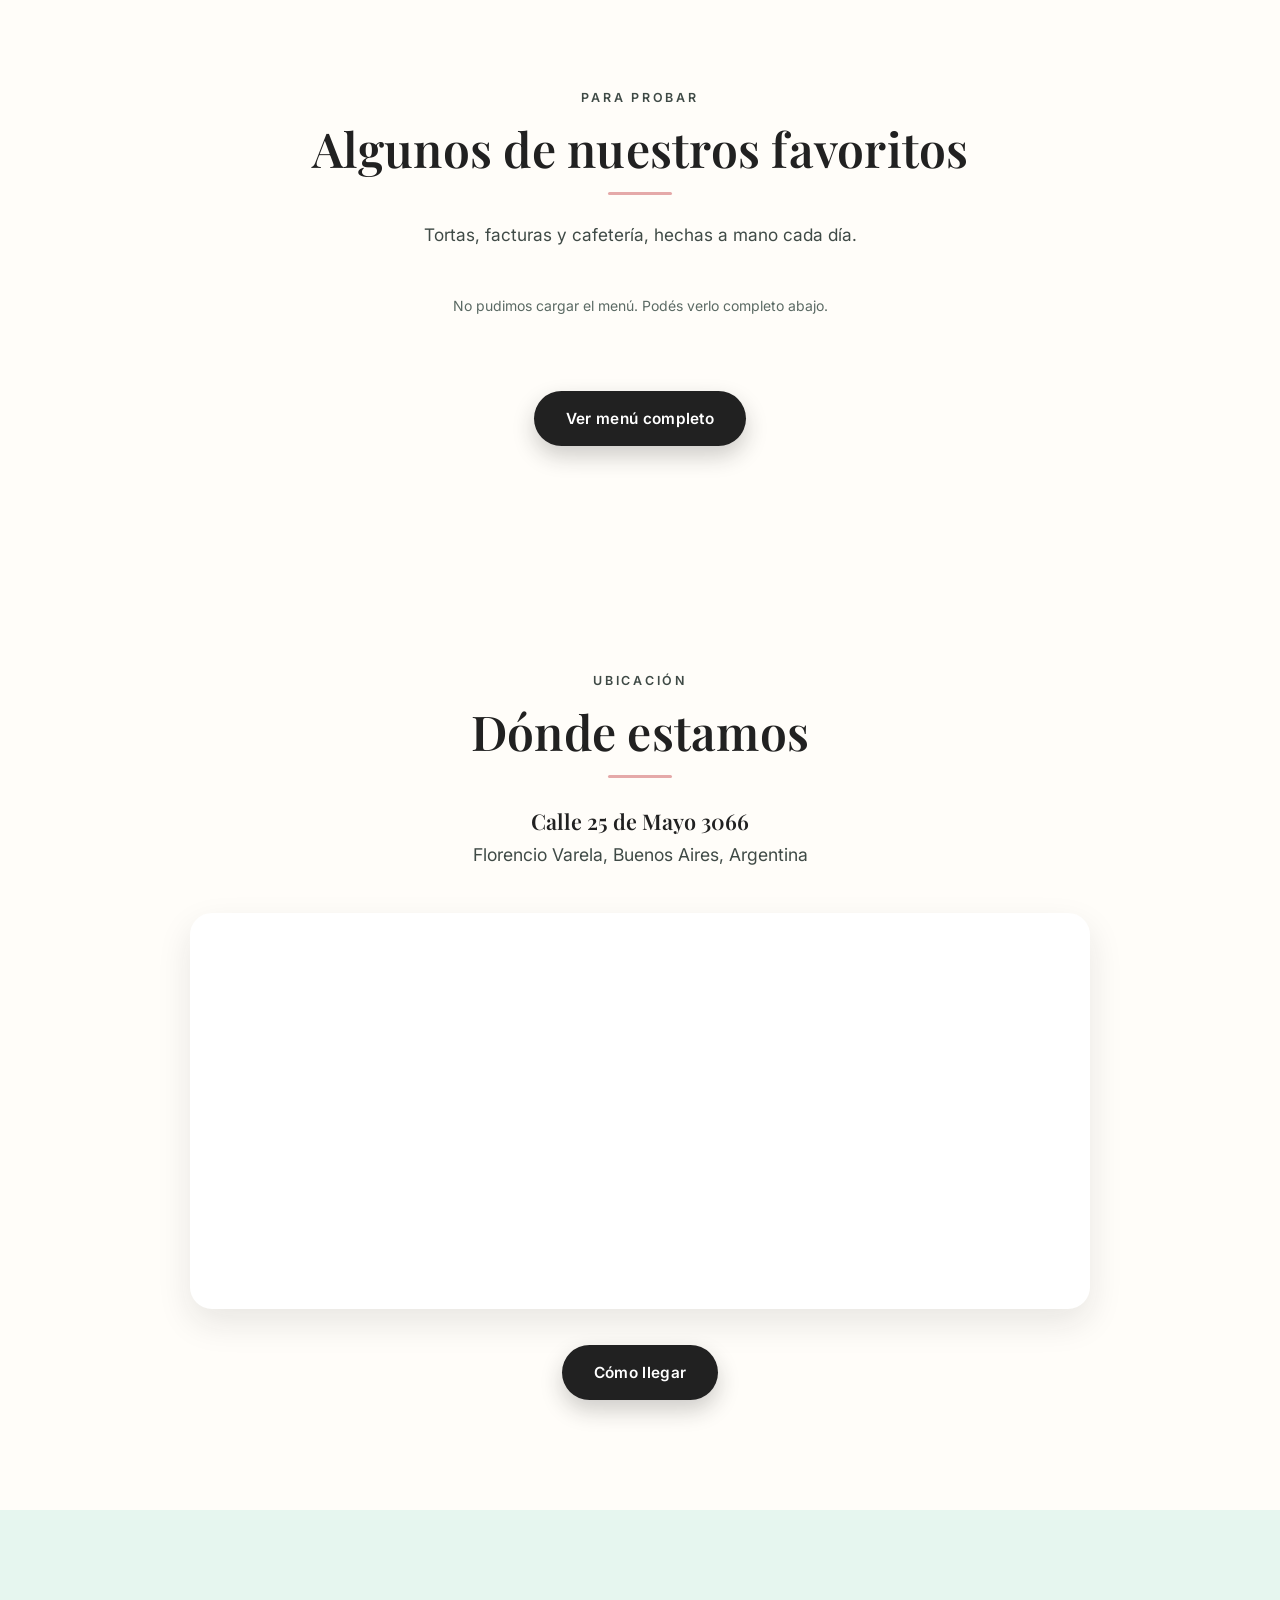
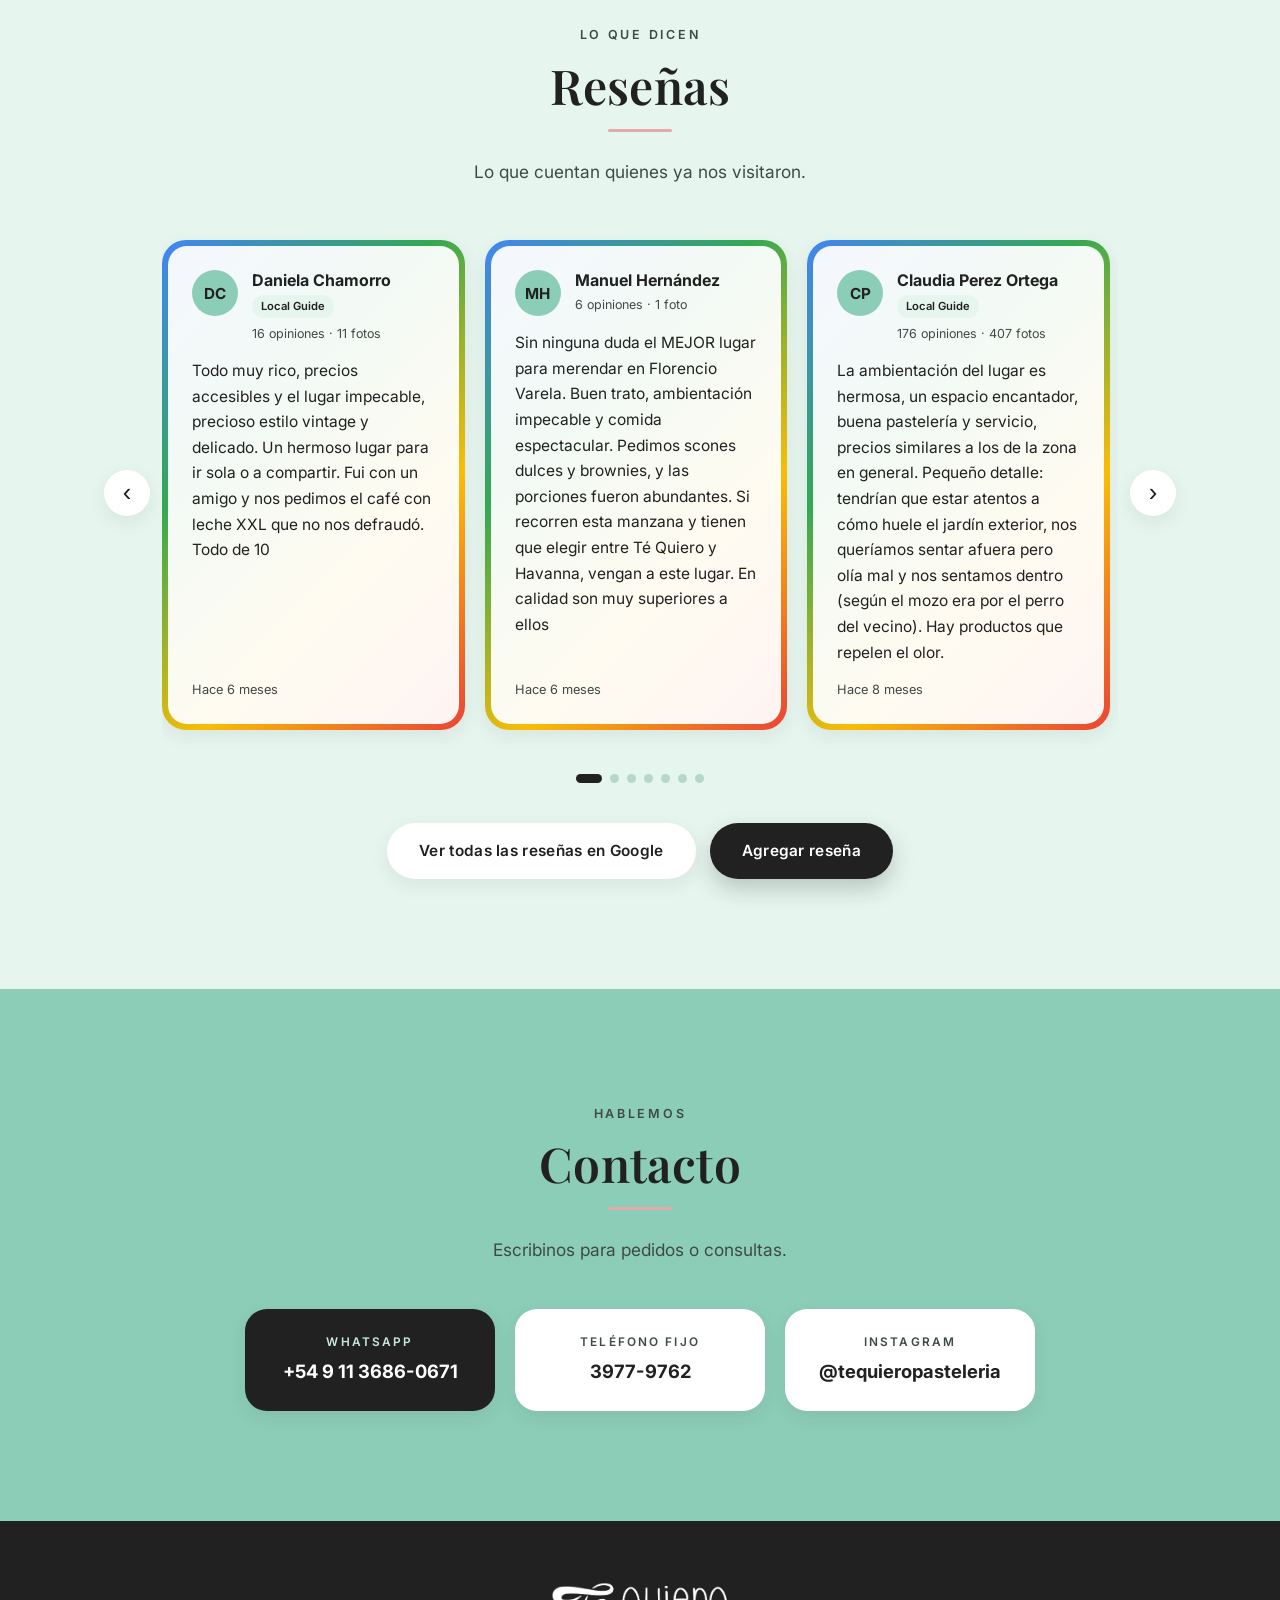
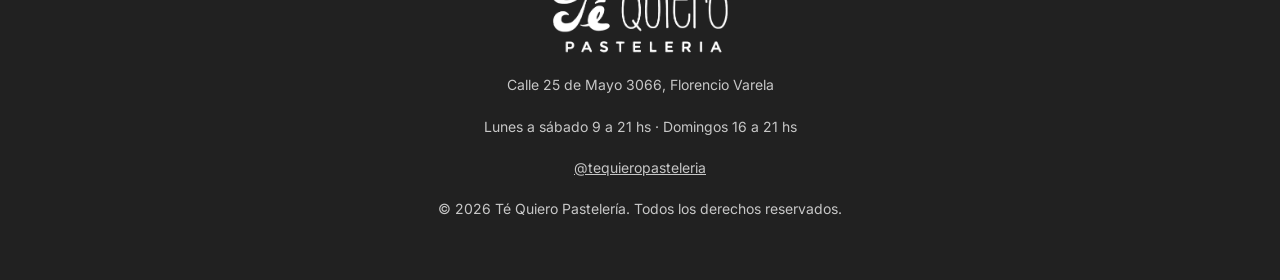
==== commit b0aab402: "Add files via upload" ====
--- a/index.html
+++ b/index.html
@@ -1,11 +1,49 @@
 <!DOCTYPE html>
-<html lang="es">
+<html lang="es-AR">
 <head>
   <meta charset="UTF-8">
   <meta name="viewport" content="width=device-width, initial-scale=1.0">
   <title>Té Quiero Pastelería y Cafetería | Florencio Varela</title>
   <meta name="description" content="Té Quiero, pastelería y cafetería de autor en Calle 25 de Mayo 3066, Florencio Varela. Mirá nuestro menú, horarios, reseñas y cómo llegar.">
   <meta name="theme-color" content="#8CCDB7">
+  <link rel="canonical" href="https://tequieropasteleria.netlify.app/">
+  <link rel="icon" href="assets/logo-header.png">
+
+  <!-- Datos para compartir (WhatsApp, Instagram, Facebook) -->
+  <meta property="og:type" content="business.business">
+  <meta property="og:site_name" content="Té Quiero Pastelería y Cafetería">
+  <meta property="og:locale" content="es_AR">
+  <meta property="og:title" content="Té Quiero Pastelería y Cafetería | Florencio Varela">
+  <meta property="og:description" content="Pastelería y cafetería de autor en Florencio Varela. Menú, horarios y cómo llegar.">
+  <meta property="og:url" content="https://tequieropasteleria.netlify.app/">
+  <meta property="og:image" content="https://tequieropasteleria.netlify.app/assets/hero-torta.jpg">
+  <meta name="twitter:card" content="summary_large_image">
+
+  <!-- Datos del negocio para Google -->
+  <script type="application/ld+json">
+  {
+    "@context": "https://schema.org",
+    "@type": "Bakery",
+    "name": "Té Quiero Pastelería y Cafetería",
+    "url": "https://tequieropasteleria.netlify.app/",
+    "image": "https://tequieropasteleria.netlify.app/assets/hero-torta.jpg",
+    "telephone": "+54 9 11 3686-0671",
+    "servesCuisine": ["Pastelería", "Cafetería"],
+    "address": {
+      "@type": "PostalAddress",
+      "streetAddress": "Calle 25 de Mayo 3066",
+      "addressLocality": "Florencio Varela",
+      "addressRegion": "Buenos Aires",
+      "addressCountry": "AR"
+    },
+    "geo": { "@type": "GeoCoordinates", "latitude": -34.8077869, "longitude": -58.2797511 },
+    "openingHoursSpecification": [
+      { "@type": "OpeningHoursSpecification", "dayOfWeek": ["Monday", "Tuesday", "Wednesday", "Thursday", "Friday", "Saturday"], "opens": "09:00", "closes": "21:00" },
+      { "@type": "OpeningHoursSpecification", "dayOfWeek": "Sunday", "opens": "16:00", "closes": "21:00" }
+    ],
+    "sameAs": ["https://www.instagram.com/tequieropasteleria"]
+  }
+  </script>
 
   <!-- Tipografías: Playfair Display (títulos) e Inter (textos y precios) -->
   <link rel="preconnect" href="https://fonts.googleapis.com">
@@ -16,6 +54,7 @@
   <link rel="stylesheet" href="css/styles.css">
   <link rel="stylesheet" href="css/resenas.css">
   <link rel="stylesheet" href="css/galeria.css">
+  <link rel="stylesheet" href="css/destacados.css">
 </head>
 <body>
 
@@ -88,6 +127,42 @@
     </section>
 
     <!-- ======================================================
+         MENÚ DESTACADO (datos del Google Sheet del menú)
+         ====================================================== -->
+    <section class="section reveal" id="menu-destacado">
+      <div class="container">
+        <span class="section__kicker">Para probar</span>
+        <h2 class="section__title">Algunos de nuestros favoritos</h2>
+        <p class="section__text">Tortas, facturas y cafetería, hechas a mano cada día.</p>
+
+        <p id="menuDestacadoEstado" class="destacados__estado">Cargando menú…</p>
+        <div class="menu-destacado__grid" id="menuDestacadoGrid"></div>
+
+        <div class="destacados__cta">
+          <a class="btn btn--primary" href="menu.html">Ver menú completo</a>
+        </div>
+      </div>
+    </section>
+
+    <!-- ======================================================
+         GALERÍA DESTACADA (fotos y videos subidos a Cloudinary)
+         Se muestra solo si hay contenido.
+         ====================================================== -->
+    <section class="section section--alt reveal" id="galeria-destacada" hidden>
+      <div class="container">
+        <span class="section__kicker">Nuestras creaciones</span>
+        <h2 class="section__title">Galería</h2>
+        <p class="section__text">Tortas, facturas y momentos de la casa.</p>
+
+        <div class="galeria-destacada__grid" id="galeriaDestacadaGrid"></div>
+
+        <div class="destacados__cta">
+          <a class="btn btn--primary" href="galeria.html">Ver galería completa</a>
+        </div>
+      </div>
+    </section>
+
+    <!-- ======================================================
          UBICACIÓN
          ====================================================== -->
     <section class="section reveal" id="ubicacion">
@@ -101,7 +176,7 @@
 
         <div class="map">
           <iframe
-            src="https://www.google.com/maps?q=T%C3%A9+Quiero,+Calle+25+de+Mayo+3066,+Florencio+Varela,+Buenos+Aires&amp;z=17&amp;output=embed"
+            src="https://www.google.com/maps?q=-34.8077869,-58.2797511&amp;z=17&amp;output=embed"
             title="Mapa de Té Quiero Pastelería"
             loading="lazy"
             referrerpolicy="no-referrer-when-downgrade"
@@ -109,7 +184,7 @@
         </div>
 
         <a class="btn btn--primary"
-           href="https://www.google.com/maps/place/T%C3%A9+Quiero/@-34.8067363,-58.2784819,16z/data=!3m1!5s0x95a329601a4ecad9:0x8eed13e575cde13f!4m16!1m7!3m6!1s0x95a3295f7c7ccfc9:0x5fe5d638825499c7!2sRojo+Bar!8m2!3d-34.8037948!4d-58.280502!16s%2Fg%2F1yfdr06fd!3m7!1s0x95a329601c0f245d:0x686f7a192fe13fee!8m2!3d-34.8077869!4d-58.2797511!9m1!1b1!16s%2Fg%2F11b88ljzsv?entry=ttu&amp;g_ep=EgoyMDI2MTAyMC4wIKXMDSoASAFQAw%3D%3D"
+           href="https://www.google.com/maps/place/T%C3%A9+Quiero/@-34.807311,-58.2788189,16.25z/data=!3m1!5s0x95a329601a4ecad9:0x8eed13e575cde13f!4m6!3m5!1s0x95a329601c0f245d:0x686f7a192fe13fee!8m2!3d-34.8077869!4d-58.2797511!16s%2Fg%2F11b88ljzsv?entry=ttu&amp;g_ep=EgoyMDI2MTAyMC4wIKXMDSoASAFQAw%3D%3D"
            target="_blank" rel="noopener">
           Cómo llegar
         </a>
@@ -137,10 +212,10 @@
         <div class="carrusel__puntos" id="carruselPuntos" hidden></div>
 
         <div class="resenas__cta">
-          <a class="btn btn--ghost" href="https://www.google.com/maps/place/T%C3%A9+Quiero/@-34.8067363,-58.2784819,16z/data=!3m1!5s0x95a329601a4ecad9:0x8eed13e575cde13f!4m16!1m7!3m6!1s0x95a3295f7c7ccfc9:0x5fe5d638825499c7!2sRojo+Bar!8m2!3d-34.8037948!4d-58.280502!16s%2Fg%2F1yfdr06fd!3m7!1s0x95a329601c0f245d:0x686f7a192fe13fee!8m2!3d-34.8077869!4d-58.2797511!9m1!1b1!16s%2Fg%2F11b88ljzsv?entry=ttu&amp;g_ep=EgoyMDI2MTAyMC4wIKXMDSoASAFQAw%3D%3D" target="_blank" rel="noopener">
+          <a class="btn btn--ghost" href="https://www.google.com/maps/place/T%C3%A9+Quiero/@-34.807311,-58.2788189,16.25z/data=!3m1!5s0x95a329601a4ecad9:0x8eed13e575cde13f!4m6!3m5!1s0x95a329601c0f245d:0x686f7a192fe13fee!8m2!3d-34.8077869!4d-58.2797511!16s%2Fg%2F11b88ljzsv?entry=ttu&amp;g_ep=EgoyMDI2MTAyMC4wIKXMDSoASAFQAw%3D%3D" target="_blank" rel="noopener">
             Ver todas las reseñas en Google
           </a>
-          <a class="btn btn--primary" href="https://www.google.com/maps/place/T%C3%A9+Quiero/@-34.8067363,-58.2784819,16z/data=!3m1!5s0x95a329601a4ecad9:0x8eed13e575cde13f!4m16!1m7!3m6!1s0x95a3295f7c7ccfc9:0x5fe5d638825499c7!2sRojo+Bar!8m2!3d-34.8037948!4d-58.280502!16s%2Fg%2F1yfdr06fd!3m7!1s0x95a329601c0f245d:0x686f7a192fe13fee!8m2!3d-34.8077869!4d-58.2797511!9m1!1b1!16s%2Fg%2F11b88ljzsv?entry=ttu&amp;g_ep=EgoyMDI2MTAyMC4wIKXMDSoASAFQAw%3D%3D" target="_blank" rel="noopener">
+          <a class="btn btn--primary" href="https://www.google.com/maps/place/T%C3%A9+Quiero/@-34.807311,-58.2788189,16.25z/data=!3m1!5s0x95a329601a4ecad9:0x8eed13e575cde13f!4m6!3m5!1s0x95a329601c0f245d:0x686f7a192fe13fee!8m2!3d-34.8077869!4d-58.2797511!16s%2Fg%2F11b88ljzsv?entry=ttu&amp;g_ep=EgoyMDI2MTAyMC4wIKXMDSoASAFQAw%3D%3D" target="_blank" rel="noopener">
             Agregar reseña
           </a>
         </div>
@@ -182,6 +257,11 @@
   <footer class="site-footer">
     <div class="container site-footer__inner">
       <img class="site-footer__logo" src="assets/logo-white.png" alt="Té Quiero Pastelería">
+      <p class="site-footer__text">Calle 25 de Mayo 3066, Florencio Varela</p>
+      <p class="site-footer__text">Lunes a sábado 9 a 21 hs · Domingos 16 a 21 hs</p>
+      <p class="site-footer__text">
+        <a href="https://www.instagram.com/tequieropasteleria?igsh=MWNyOG1oaXk3Mml3Zw%3D%3D" target="_blank" rel="noopener">@tequieropasteleria</a>
+      </p>
       <p class="site-footer__text">&copy; <span id="year"></span> Té Quiero Pastelería. Todos los derechos reservados.</p>
     </div>
   </footer>
@@ -194,6 +274,8 @@
 
   <!-- Header, revelado, menú móvil y año -->
   <script src="js/main.js"></script>
+  <!-- Menú y galería destacados -->
+  <script src="js/destacados.js"></script>
   <!-- Reseñas: carga y envío desde el backend -->
   <script src="js/resenas.js"></script>
 </body>
--- a/css/destacados.css
+++ b/css/destacados.css
@@ -0,0 +1,165 @@
+/* ==========================================================================
+   Té Quiero Pastelería — destacados.css
+   Menú y galería destacados en la portada (index.html)
+   ========================================================================== */
+
+[hidden]{ display:none !important; }
+
+.destacados__estado{
+  margin-top:20px;
+  font-size:14px;
+  color:#5b6a64;
+  text-align:center;
+}
+
+.destacados__cta{
+  margin-top:40px;
+  text-align:center;
+}
+
+/* ---------- Menú destacado ---------- */
+.menu-destacado__grid{
+  display:grid;
+  grid-template-columns:repeat(auto-fit, minmax(240px, 1fr));
+  gap:18px;
+  margin-top:34px;
+  justify-content:center;
+}
+
+.menu-destacado__item{
+  position:relative;
+  display:flex;
+  flex-direction:column;
+  gap:8px;
+  align-items:center;
+  text-align:center;
+  background:#fff;
+  border:1px solid #e3efe9;
+  border-radius:18px;
+  padding:22px 22px 20px;
+  box-shadow:0 6px 18px rgba(0,0,0,0.05);
+  transition:transform 0.35s cubic-bezier(.19,1,.22,1), box-shadow 0.35s ease;
+  animation:destacadosAparecer 0.6s cubic-bezier(.19,1,.22,1) both;
+}
+.menu-destacado__item::before{
+  content:"";
+  position:absolute;
+  left:50%;
+  top:0;
+  transform:translateX(-50%);
+  width:44px;
+  height:3px;
+  border-radius:0 0 3px 3px;
+  background:var(--mint, #8CCDB7);
+}
+.menu-destacado__item:hover{
+  transform:translateY(-4px);
+  box-shadow:0 14px 28px rgba(0,0,0,0.09);
+}
+
+.menu-destacado__nombre{
+  font-family:var(--font-titulo, 'Playfair Display', serif);
+  font-size:19px;
+  line-height:1.25;
+  color:var(--texto, #212121);
+  margin-top:6px;
+}
+
+.menu-destacado__desc{
+  font-size:14px;
+  line-height:1.5;
+  color:#5b6a64;
+}
+
+.menu-destacado__precio{
+  margin-top:auto;
+  padding-top:10px;
+  font-size:17px;
+  font-weight:700;
+  color:var(--mint-oscuro, #5FA98E);
+}
+
+.menu-destacado__sintacc{
+  font-size:11px;
+  font-weight:700;
+  letter-spacing:0.5px;
+  color:#3d6b5b;
+  background:var(--mint-suave, #eef8f4);
+  border-radius:999px;
+  padding:3px 10px;
+}
+
+/* ---------- Galería destacada ---------- */
+.galeria-destacada__grid{
+  display:grid;
+  grid-template-columns:repeat(auto-fit, minmax(180px, 1fr));
+  gap:14px;
+  margin-top:34px;
+  justify-content:center;
+}
+
+.galeria-destacada__item{
+  position:relative;
+  aspect-ratio:1 / 1;
+  border-radius:16px;
+  overflow:hidden;
+  background:var(--mint-suave, #eef8f4);
+  box-shadow:0 6px 18px rgba(0,0,0,0.06);
+  animation:destacadosAparecer 0.6s cubic-bezier(.19,1,.22,1) both;
+}
+.galeria-destacada__item img,
+.galeria-destacada__item video{
+  width:100%;
+  height:100%;
+  object-fit:cover;
+  display:block;
+  transition:transform 0.6s cubic-bezier(.19,1,.22,1);
+}
+.galeria-destacada__item:hover img{ transform:scale(1.06); }
+
+/* Marca de video */
+.galeria-destacada__item.es-video::after{
+  content:"▶";
+  position:absolute;
+  right:10px;
+  bottom:10px;
+  width:30px;
+  height:30px;
+  border-radius:50%;
+  background:rgba(0,0,0,0.55);
+  color:#fff;
+  font-size:12px;
+  display:flex;
+  align-items:center;
+  justify-content:center;
+  padding-left:2px;
+}
+
+@keyframes destacadosAparecer{
+  from{ opacity:0; transform:translateY(18px); }
+  to{ opacity:1; transform:translateY(0); }
+}
+
+@media (prefers-reduced-motion: reduce){
+  .menu-destacado__item,
+  .galeria-destacada__item{ animation:none; }
+}
+
+/* ---------- Celular ---------- */
+@media (max-width:640px){
+  .menu-destacado__grid{
+    grid-template-columns:1fr;
+    gap:14px;
+  }
+  .menu-destacado__item{ padding:20px 18px 18px; }
+
+  .galeria-destacada__grid{
+    grid-template-columns:repeat(2, 1fr);
+    gap:10px;
+  }
+  .galeria-destacada__item{ border-radius:12px; }
+  .destacados__cta .btn{
+    width:100%;
+    text-align:center;
+  }
+}
